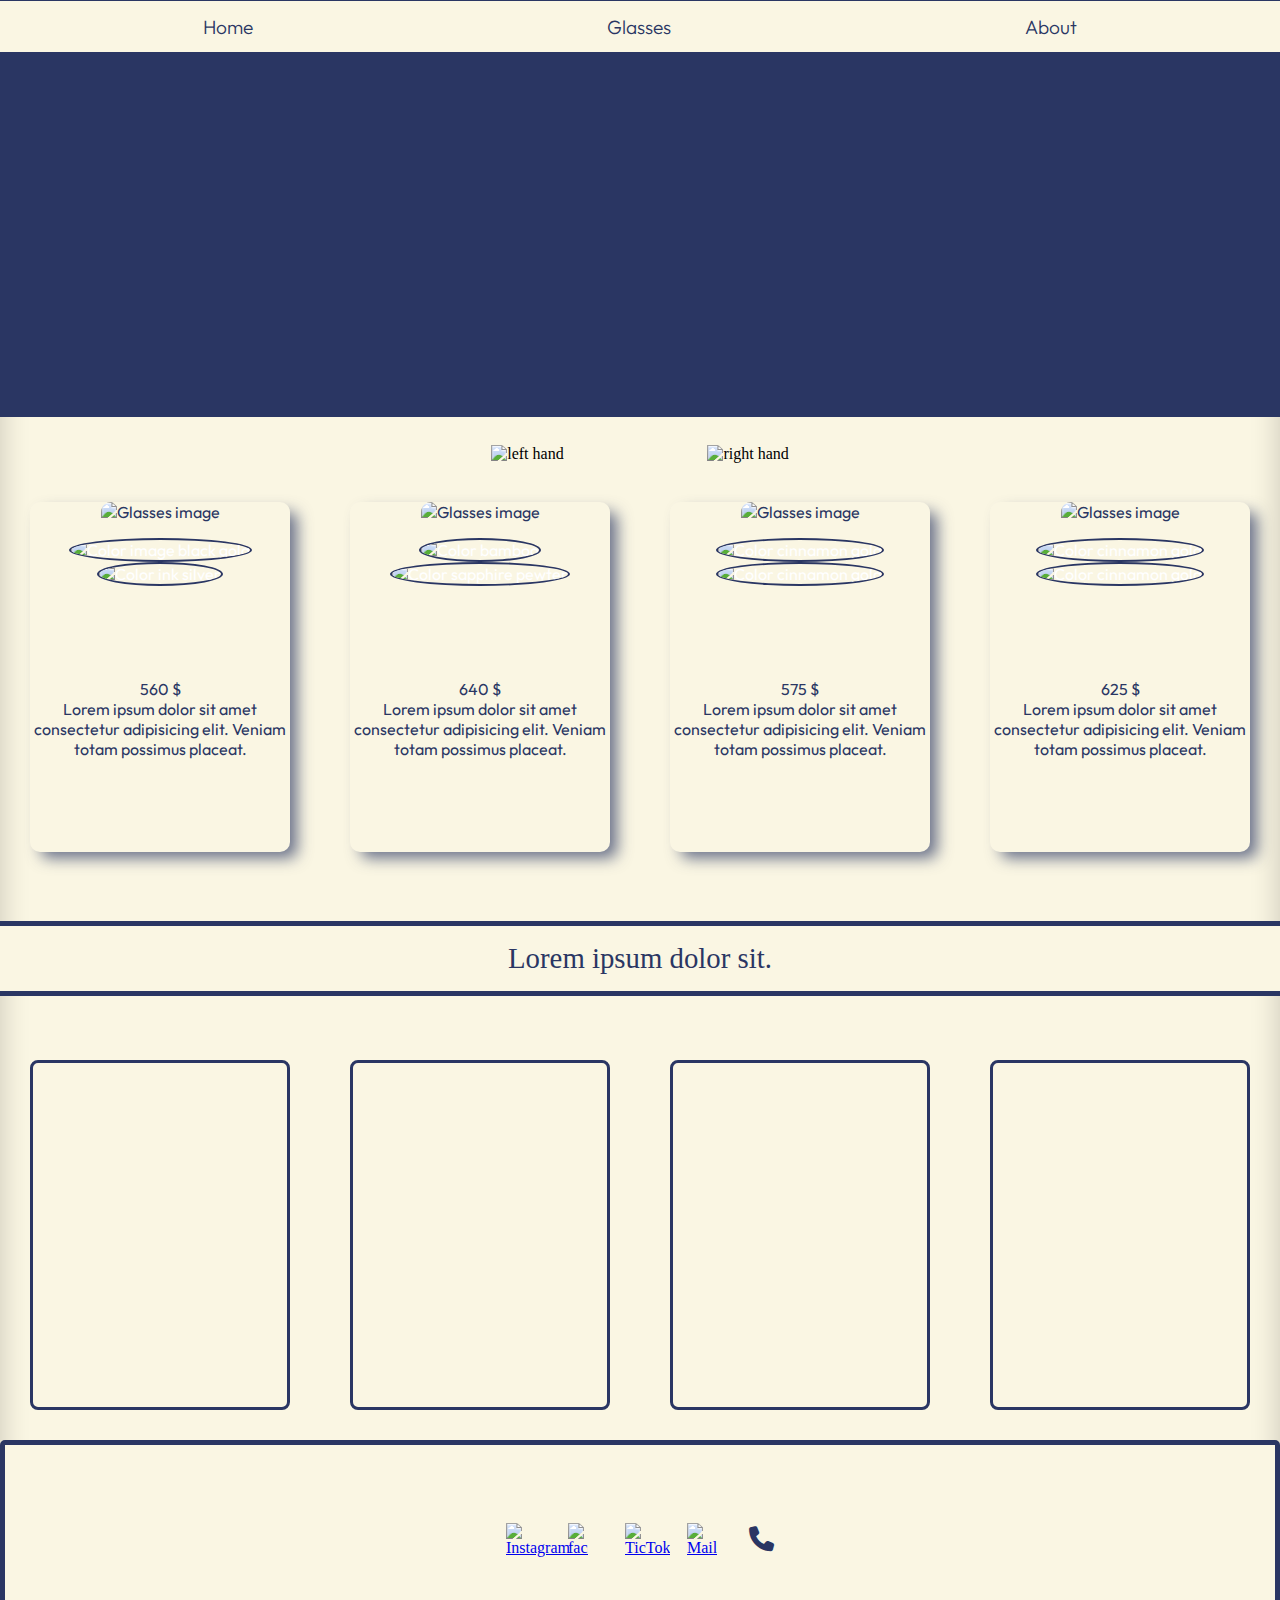
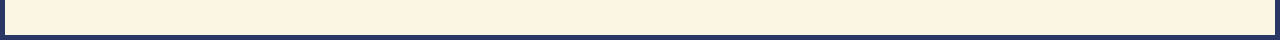
==== index.html @ 22085b43 "feat: complete fully responsive photoshoot section" ====
<!DOCTYPE html>
<html lang="en">
  <head>
    <meta charset="UTF-8" />
    <meta name="viewport" content="width=device-width, initial-scale=1.0" />
    <title>Joseph</title>
    <link
      rel="icon"
      type="image/x-icon"
      href="/assets/favicon/glasses_14091684.png"
    />
    <link
      href="https://cdnjs.cloudflare.com/ajax/libs/font-awesome/6.5.2/css/all.min.css"
      rel="stylesheet"
    />
    <link rel="stylesheet" href="./style.css" />
  </head>
  <body>
    <div class="site-container">
      <nav class="navbar-container">
        <input type="checkbox" id="menu-toggle" />
        <label for="menu-toggle" class="menu-btn">
          <img src="/assets/icons/navbar/burger-menu.svg" alt="burger menu" />
        </label>

        <div class="menu">
          <label for="menu-toggle" class="close-btn">✖</label>
          <ul class="navbar-links">
            <a href="/index.html">
              <li class="navbar-l-item nb-li-home">Home</li>
            </a>
            <a href="#bs-container">
              <li class="navbar-l-item nb-li-glasses">Glasses</li>
            </a>
            <a href="#bs-container">
              <li class="navbar-l-item nb-li-about">About</li>
            </a>
          </ul>
        </div>

        <img
          class="shopping-cart"
          src="./assets/icons/navbar/shopping-cart.svg"
          alt="shopping cart"
        />
      </nav>

      <div class="hero-container">
        <video
          autoplay
          muted
          loop
          playsinline
          class="hero-video"
          src="./assets/videos/hero-video.mp4"
          type="video/mp4"
        ></video>
        <div class="hero-content">
          <h1 class="hero-heading">Joseph</h1>
        </div>
      </div>

      <div id="bs-container" class="best-sellers-container">
        <div class="bs-title">
          <img
            class="bs-item bs-hand-icon bs-left-hand-icon"
            src="./assets/icons/general/hand-left.svg"
            alt="left hand"
          />
          <h2 class="bs-item bs-head">Best Sellers</h2>
          <img
            class="bs-item bs-hand-icon bs-right-hand-icon"
            src="./assets/icons/general/hand-right.svg"
            alt="right hand"
          />
        </div>
      </div>

      <div class="best-sellers-gallery">
        <a class="product-links" href="./templates/kash-glasses.html">
          <div class="bs-img-container">
            <input type="radio" id="bs-img-1" name="img-1" checked />
            <input type="radio" id="bs-img-2" name="img-1" />

            <div class="images">
              <label for="bs-img-1">
                <img
                  class="product-img"
                  src="/assets/glasses-pics/glasses/brands/SpectraStyle/Eyeglasses/fall/KASH/big-pic/kash-color-black-gold-pos-2.jpg"
                  alt="Glasses image"
                />
              </label>
              <label for="bs-img-2">
                <img
                  class="product-img"
                  src="/assets/glasses-pics/glasses/brands/SpectraStyle/Eyeglasses/fall/KASH/big-pic/kash-color-ink-silver-pos-2.jpg"
                  alt="Glasses image"
                />
              </label>
            </div>

            <div class="bs-buttons-container">
              <label for="bs-img-1">
                <img
                  class="bs-color-choice"
                  src="/assets/glasses-pics/colors/black-gold.jpg"
                  alt="Color image black gold"
                />
              </label>
              <label for="bs-img-2">
                <img
                  class="bs-color-choice"
                  src="/assets/glasses-pics/colors/ink-silver.jpg"
                  alt="Color ink silver"
                />
              </label>
            </div>

            <div class="product-description">
              <div>560 $</div>
              Lorem ipsum dolor sit amet consectetur adipisicing elit. Veniam
              totam possimus placeat.
            </div>
          </div>
        </a>

        <a class="product-links" href="./templates/lemtosh-glasses.html">
          <div class="bs-img-container">
            <input type="radio" id="bs-c2-img-1" name="img-2" checked />
            <input type="radio" id="bs-c2-img-2" name="img-2" />

            <div class="images">
              <label for="bs-c2-img-1">
                <img
                  class="product-img"
                  src="/assets/glasses-pics/glasses/brands/SpectraStyle/Eyeglasses/fall/LEMTOSH/big-pic/lemtosh-color-bamboo-pos-2.jpg"
                  alt="Glasses image"
                />
              </label>
              <label for="bs-c2-img-2">
                <img
                  class="product-img"
                  src="/assets/glasses-pics/glasses/brands/SpectraStyle/Eyeglasses/fall/LEMTOSH/big-pic/lemtosh-color-sapphire-pos-2.jpg"
                  alt="Glasses image"
                />
              </label>
            </div>

            <div class="bs-buttons-container">
              <label for="bs-c2-img-1">
                <img
                  class="bs-color-choice"
                  src="/assets/glasses-pics/colors/bamboo.jpg"
                  alt="Color bamboo"
                />
              </label>
              <label for="bs-c2-img-2">
                <img
                  class="bs-color-choice"
                  src="/assets/glasses-pics/colors/sapphire-pewter.jpg"
                  alt="Color sapphire pewter"
                />
              </label>
            </div>
            <div class="product-description">
              <div>640 $</div>
              Lorem ipsum dolor sit amet consectetur adipisicing elit. Veniam
              totam possimus placeat.
            </div>
          </div>
        </a>

        <a class="product-links" href="./templates/tinif-glasses.html">
          <div class="bs-img-container">
            <input type="radio" id="bs-c3-img-1" name="img-3" checked />
            <input type="radio" id="bs-c3-img-2" name="img-3" />

            <div class="images">
              <label for="bs-c3-img-1">
                <img
                  class="product-img"
                  src="/assets/glasses-pics/glasses/brands/SpectraStyle/Eyeglasses/fall/TINIF/big-pic/tinif-color-black-silver-pos-1.jpg"
                  alt="Glasses image"
                />
              </label>
              <label for="bs-c3-img-2">
                <img
                  class="product-img"
                  src="/assets/glasses-pics/glasses/brands/SpectraStyle/Eyeglasses/fall/TINIF/big-pic/tinif-color-cinnamon-gold-pos-2.jpg"
                  alt="Glasses image"
                />
              </label>
            </div>

            <div class="bs-buttons-container">
              <label for="bs-c3-img-1">
                <img
                  class="bs-color-choice"
                  src="/assets/glasses-pics/colors/black-silver.jpg"
                  alt="Color cinnamon gold"
                />
              </label>
              <label for="bs-c3-img-2">
                <img
                  class="bs-color-choice"
                  src="/assets/glasses-pics/colors/cinnamon-gold.jpg"
                  alt="Color cinnamon gold"
                />
              </label>
            </div>
            <div class="product-description">
              <div>575 $</div>
              Lorem ipsum dolor sit amet consectetur adipisicing elit. Veniam
              totam possimus placeat.
            </div>
          </div>
        </a>

        <a class="product-links" href="./templates/zolman-glasses.html">
          <div class="bs-img-container">
            <input type="radio" id="bs-c4-img-1" name="img-4" checked />
            <input type="radio" id="bs-c4-img-2" name="img-4" />

            <div class="images">
              <label for="bs-c4-img-1">
                <img
                  class="product-img"
                  src="/assets/glasses-pics/glasses/brands/SpectraStyle/Eyeglasses/fall/ZOLMAN/big-pic/zolman-color-classic-havana-pos-2.jpg"
                  alt="Glasses image"
                />
              </label>
              <label for="bs-c4-img-2">
                <img
                  class="product-img"
                  src="/assets/glasses-pics/glasses/brands/SpectraStyle/Eyeglasses/fall/ZOLMAN/big-pic/zolman-color-light-grey-pos-1.jpg"
                  alt="Glasses image"
                />
              </label>
            </div>

            <div class="bs-buttons-container">
              <label for="bs-c4-img-1">
                <img
                  class="bs-color-choice"
                  src="/assets/glasses-pics/colors/classic-havana.jpg"
                  alt="Color cinnamon gold"
                />
              </label>
              <label for="bs-c4-img-2">
                <img
                  class="bs-color-choice"
                  src="/assets/glasses-pics/colors/light-grey.jpg"
                  alt="Color cinnamon gold"
                />
              </label>
            </div>
            <div class="product-description">
              <div>625 $</div>
              Lorem ipsum dolor sit amet consectetur adipisicing elit. Veniam
              totam possimus placeat.
            </div>
          </div>
        </a>
      </div>

      <div class="photoshoot-title-container">
        <p class="photoshoot-p">Lorem ipsum dolor sit.</p>
      </div>
      <div class="photoshoot-gallary">
        <img class="ps-img" src="./assets/photoshoot/girl-1.jpg" alt="" />
        <img class="ps-img" src="/assets/photoshoot/man-1.jpg" alt="" />
        <img class="ps-img" src="/assets/photoshoot/girl-2.jpg" alt="" />
        <img class="ps-img" src="/assets/photoshoot//man-2.jpg" alt="" />
      </div>

      <footer class="footer-container">
        <div class="contact-us-container">
          <div class="cu-icons instgram-icon">
            <a href="https://www.instagram.com">
              <img
                src="/assets/icons/social/social-instagram.svg"
                alt="Instagram"
            /></a>
          </div>
          <div class="cu-icons facebook-icon">
            <a href="https://www.facebook.com">
              <img
                src="/assets/icons/social/social-facebook.svg"
                alt="facebook"
            /></a>
          </div>
          <div class="cu-icons tictok-iocn">
            <a href="https://www.tiktok.com">
              <img src="/assets/icons/social/social-tiktok.svg" alt="TicTok" />
            </a>
          </div>
          <div class="cu-icons mail-icon">
            <a href="mailto:example@example.com"
              ><img src="/assets/icons/contact/icon-email.svg" alt="Mail"
            /></a>
          </div>
          <div class="cu-icons phon-icon">
            <a href="tel:+1234567890"
              ><i class="fa-solid fa-phone" style="color: #2a3663"></i
            ></a>
          </div>
        </div>
      </footer>
    </div>
  </body>
</html>
---- style.css ----
@import url("https://fonts.googleapis.com/css2?family=Geist+Mono:wght@100..900&family=Outfit:wght@100..900&family=Young+Serif&display=swap");
@import url("/styles/root.css");
@import url("/styles/hero.css");
@import url("/styles/navbar.css");
@import url("/styles/best-sellers.css");
@import url("/styles/product-card.css");
@import url("/styles/footer.css");
@import url("./styles/glasses-card.css");
@import url("/styles/photoshoot.css");

* {
  margin: 0;
  padding: 0;
  box-sizing: border-box;
}

body {
  background-color: var(--light-cream);
  /* object-fit: contain; */
}

.site-container {
  min-height: 100vh;
  display: flex;
  flex-direction: column;
  overflow: hidden;
  background: url("./assets/background/line-pattern-3.jpg");
  box-shadow: inset 0 0 30px rgba(0, 0, 0, 0.2);
  background-position: 530px 2875px; 
  background-size: initial;     
  /* background-repeat: no-repeat; */
}
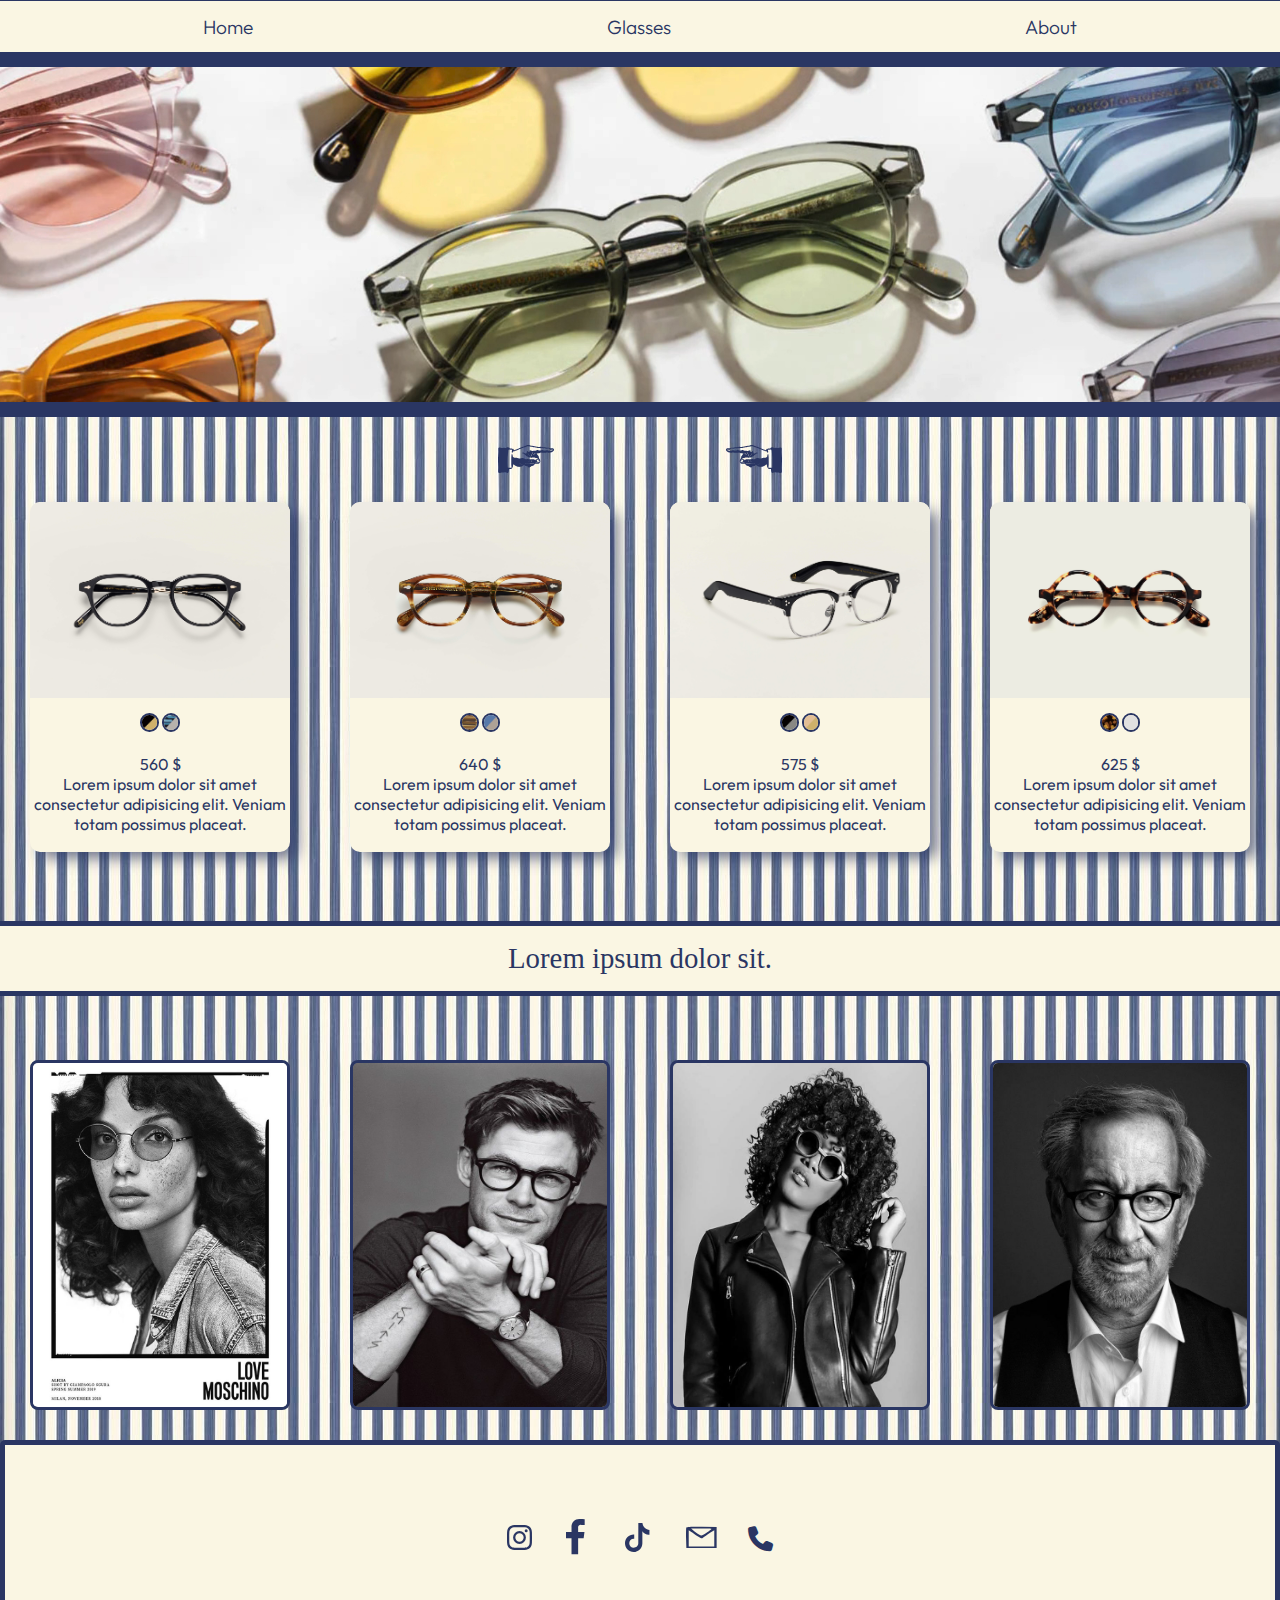
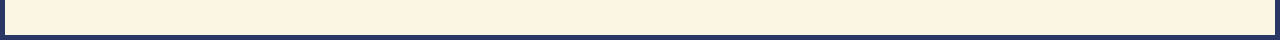
==== commit e8bac181: "feat(Thumbnail): added tile & description" ====
--- a/index.html
+++ b/index.html
@@ -4,6 +4,13 @@
     <meta charset="UTF-8" />
     <meta name="viewport" content="width=device-width, initial-scale=1.0" />
     <title>Joseph</title>
+
+    <meta property="og:title" content="Joseph Glasses" />
+    <meta
+      property="og:description"
+      content="Discover the finest collection of stylish, high-quality glasses tailored for every look. Shop now and see the difference with Joseph Glasses."
+    />
+
     <link
       rel="icon"
       type="image/x-icon"
@@ -32,7 +39,7 @@
             <a href="#bs-container">
               <li class="navbar-l-item nb-li-glasses">Glasses</li>
             </a>
-            <a href="#bs-container">
+            <a href="./templates/about.html">
               <li class="navbar-l-item nb-li-about">About</li>
             </a>
           </ul>
--- a/style.css
+++ b/style.css
@@ -1,12 +1,13 @@
 @import url("https://fonts.googleapis.com/css2?family=Geist+Mono:wght@100..900&family=Outfit:wght@100..900&family=Young+Serif&display=swap");
-@import url("/styles/root.css");
-@import url("/styles/hero.css");
-@import url("/styles/navbar.css");
-@import url("/styles/best-sellers.css");
-@import url("/styles/product-card.css");
-@import url("/styles/footer.css");
+@import url("./styles/root.css");
+@import url("./styles/hero.css");
+@import url("./styles/navbar.css");
+@import url("./styles/best-sellers.css");
+@import url("./styles/product-card.css");
+@import url("./styles/footer.css");
 @import url("./styles/glasses-card.css");
-@import url("/styles/photoshoot.css");
+@import url("./styles/photoshoot.css");
+@import url("./styles/about.css");
 
 * {
   margin: 0;
@@ -16,7 +17,6 @@
 
 body {
   background-color: var(--light-cream);
-  /* object-fit: contain; */
 }
 
 .site-container {
@@ -27,6 +27,5 @@
   background: url("./assets/background/line-pattern-3.jpg");
   box-shadow: inset 0 0 30px rgba(0, 0, 0, 0.2);
   background-position: 530px 2875px; 
-  background-size: initial;     
-  /* background-repeat: no-repeat; */
+  background-size: initial;
 }
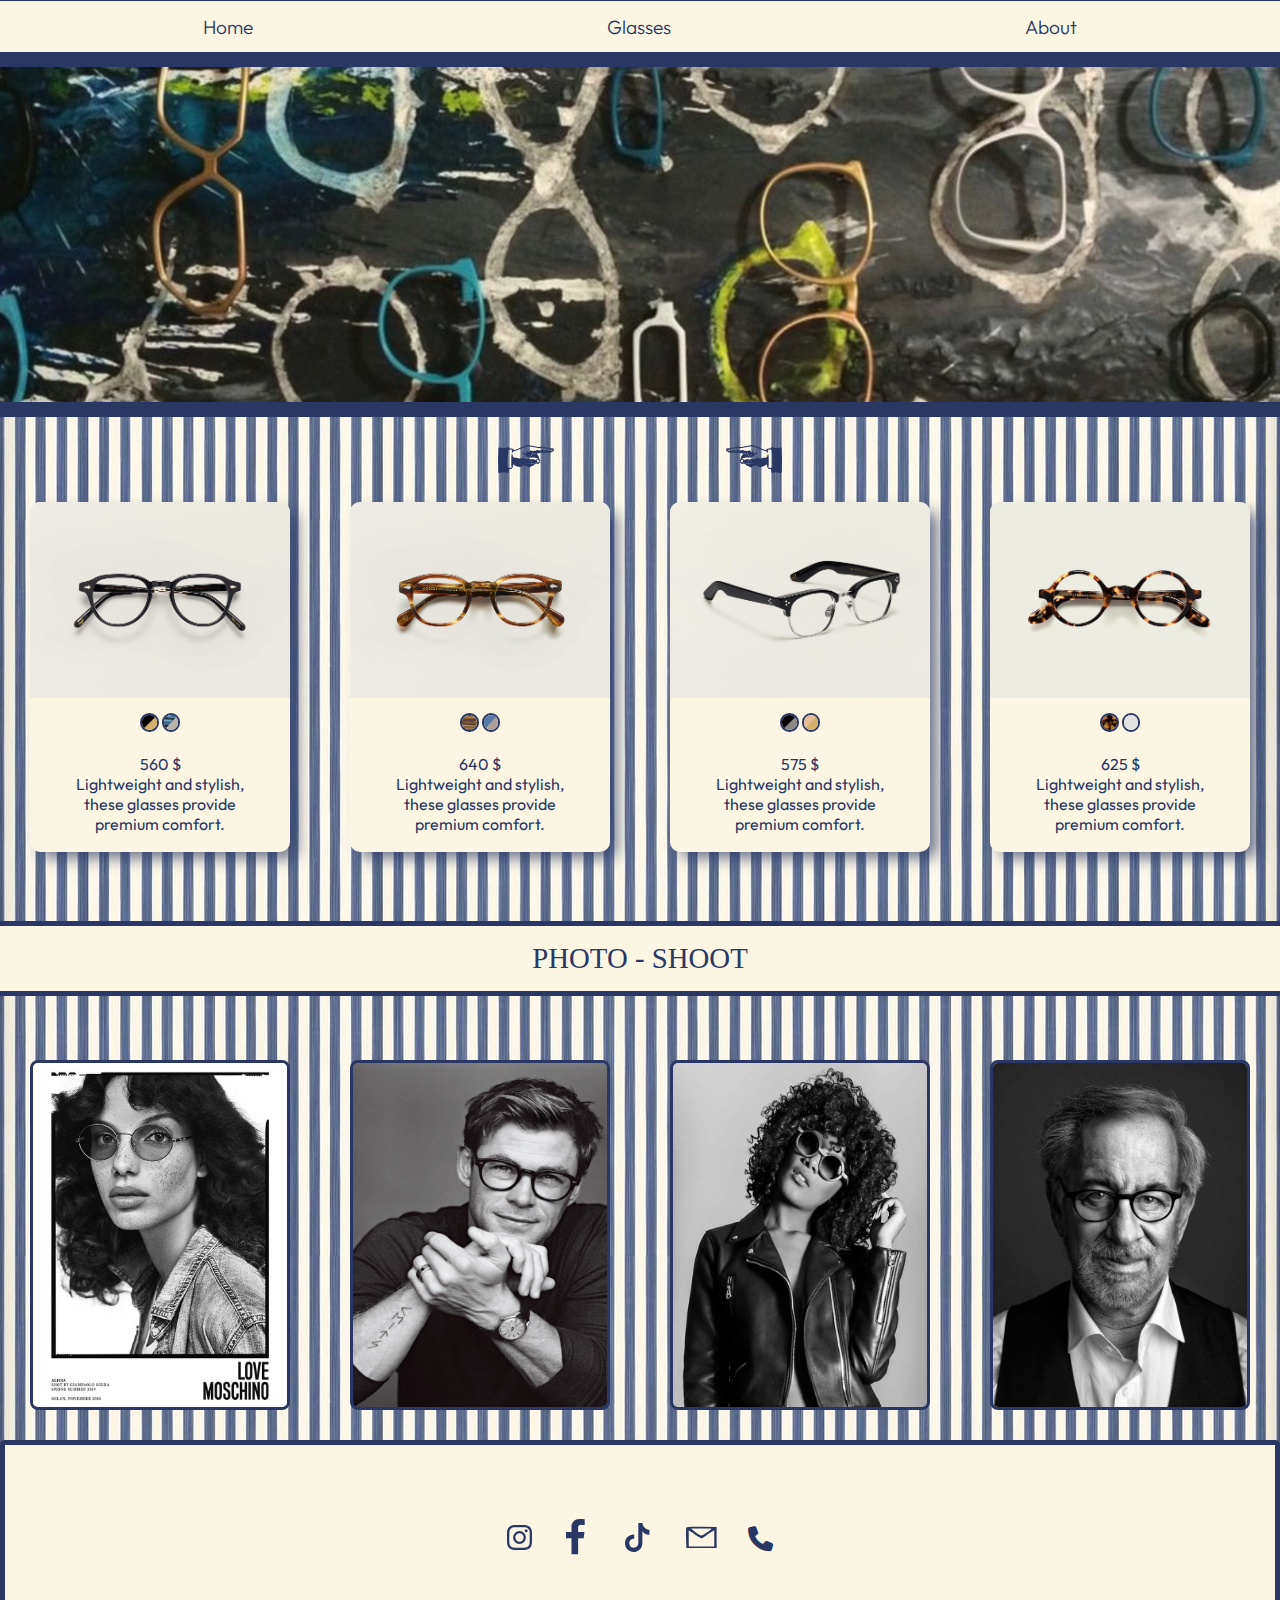
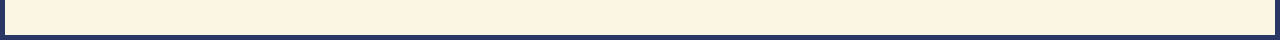
==== commit 35e3253e: "fix: deed real text instead of lorem placeholders" ====
--- a/index.html
+++ b/index.html
@@ -125,8 +125,7 @@
 
             <div class="product-description">
               <div>560 $</div>
-              Lorem ipsum dolor sit amet consectetur adipisicing elit. Veniam
-              totam possimus placeat.
+              Lightweight and stylish, these glasses provide premium comfort.
             </div>
           </div>
         </a>
@@ -171,8 +170,7 @@
             </div>
             <div class="product-description">
               <div>640 $</div>
-              Lorem ipsum dolor sit amet consectetur adipisicing elit. Veniam
-              totam possimus placeat.
+              Lightweight and stylish, these glasses provide premium comfort.
             </div>
           </div>
         </a>
@@ -217,8 +215,7 @@
             </div>
             <div class="product-description">
               <div>575 $</div>
-              Lorem ipsum dolor sit amet consectetur adipisicing elit. Veniam
-              totam possimus placeat.
+              Lightweight and stylish, these glasses provide premium comfort.
             </div>
           </div>
         </a>
@@ -263,15 +260,14 @@
             </div>
             <div class="product-description">
               <div>625 $</div>
-              Lorem ipsum dolor sit amet consectetur adipisicing elit. Veniam
-              totam possimus placeat.
+              Lightweight and stylish, these glasses provide premium comfort.
             </div>
           </div>
         </a>
       </div>
 
       <div class="photoshoot-title-container">
-        <p class="photoshoot-p">Lorem ipsum dolor sit.</p>
+        <p class="photoshoot-p">PHOTO - SHOOT</p>
       </div>
       <div class="photoshoot-gallary">
         <img class="ps-img" src="./assets/photoshoot/girl-1.jpg" alt="" />
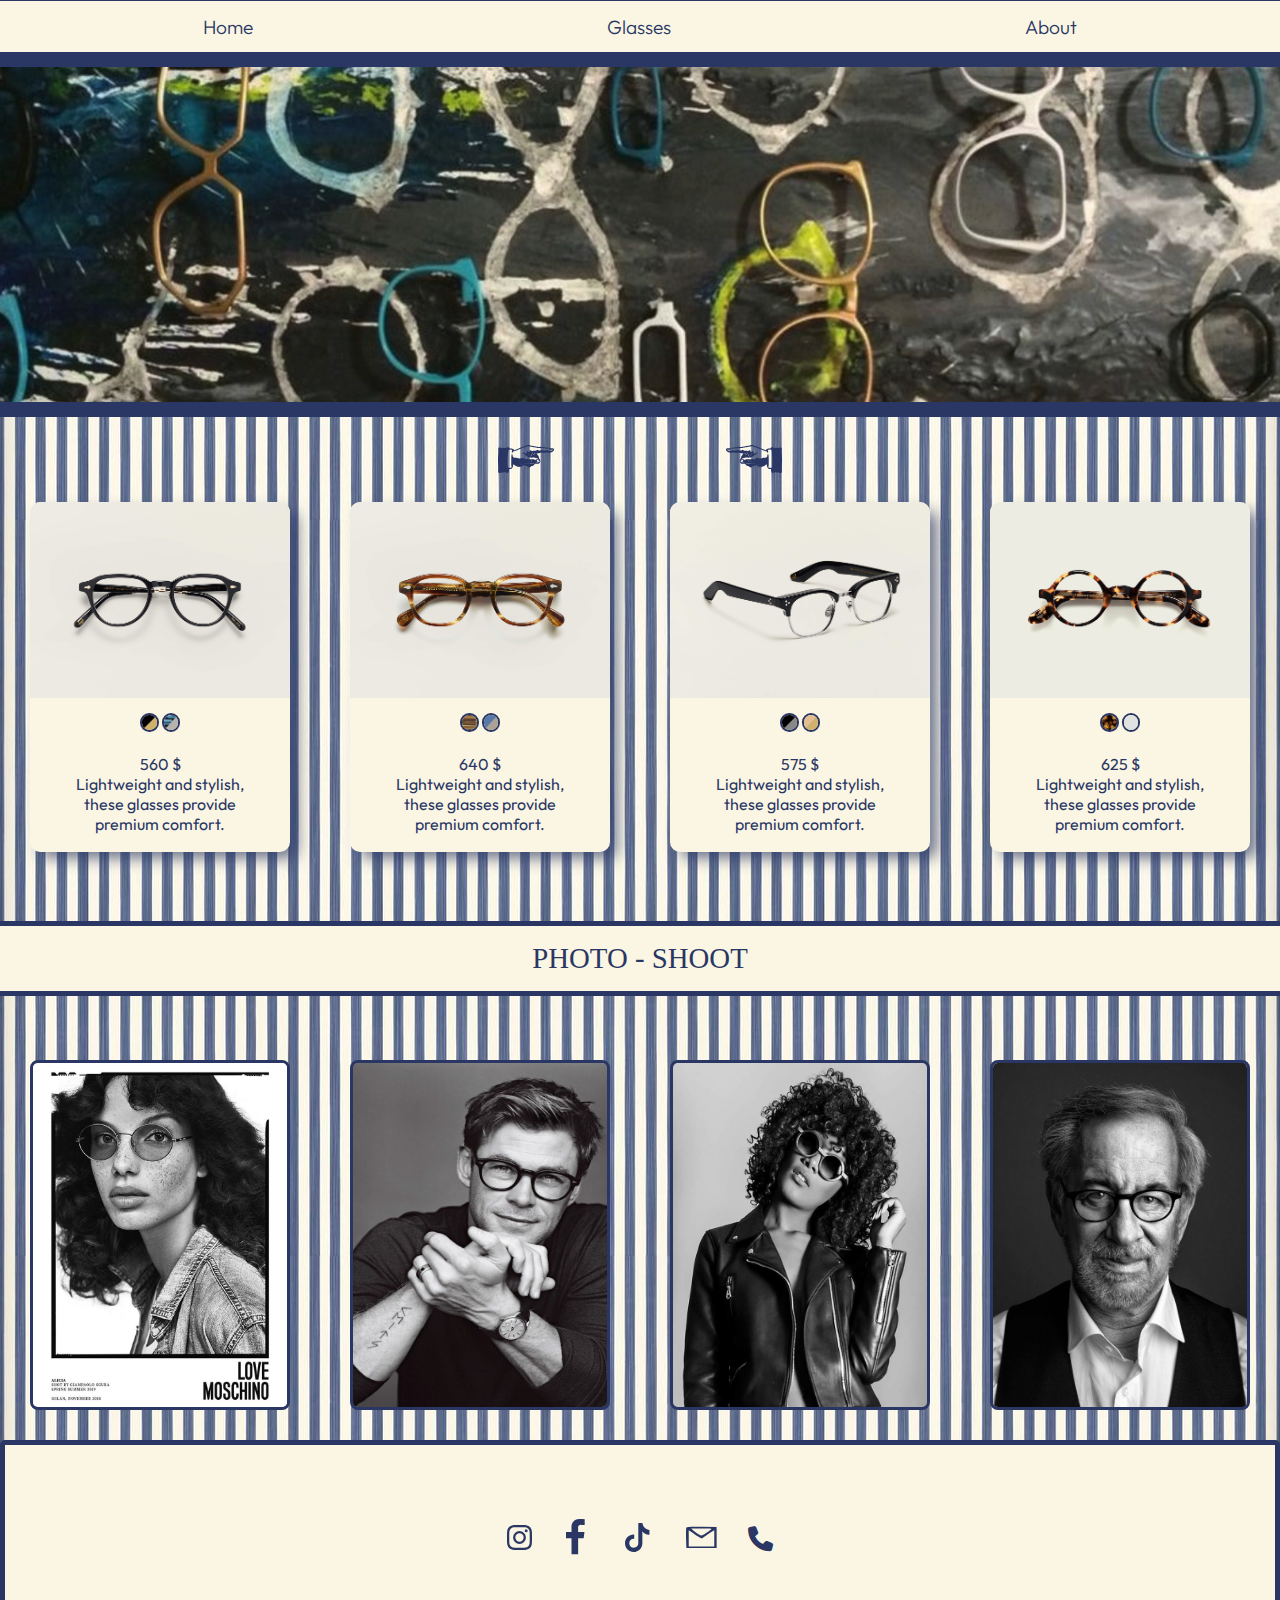
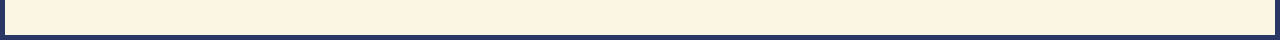
==== commit d036acaf: "added new link to thumbnail img" ====
--- a/index.html
+++ b/index.html
@@ -10,11 +10,12 @@
       property="og:description"
       content="Discover the finest collection of stylish, high-quality glasses tailored for every look. Shop now and see the difference with Joseph Glasses."
     />
+    <meta property="og:image" content="https://drive.google.com/uc?export=view&id=1_9DgPl1aT00eMBppzLfBTWbY4JeKadfo" />
 
     <link
       rel="icon"
       type="image/x-icon"
-      href="/assets/favicon/glasses_14091684.png"
+      href="/assets/favicon/favicon.png"
     />
     <link
       href="https://cdnjs.cloudflare.com/ajax/libs/font-awesome/6.5.2/css/all.min.css"
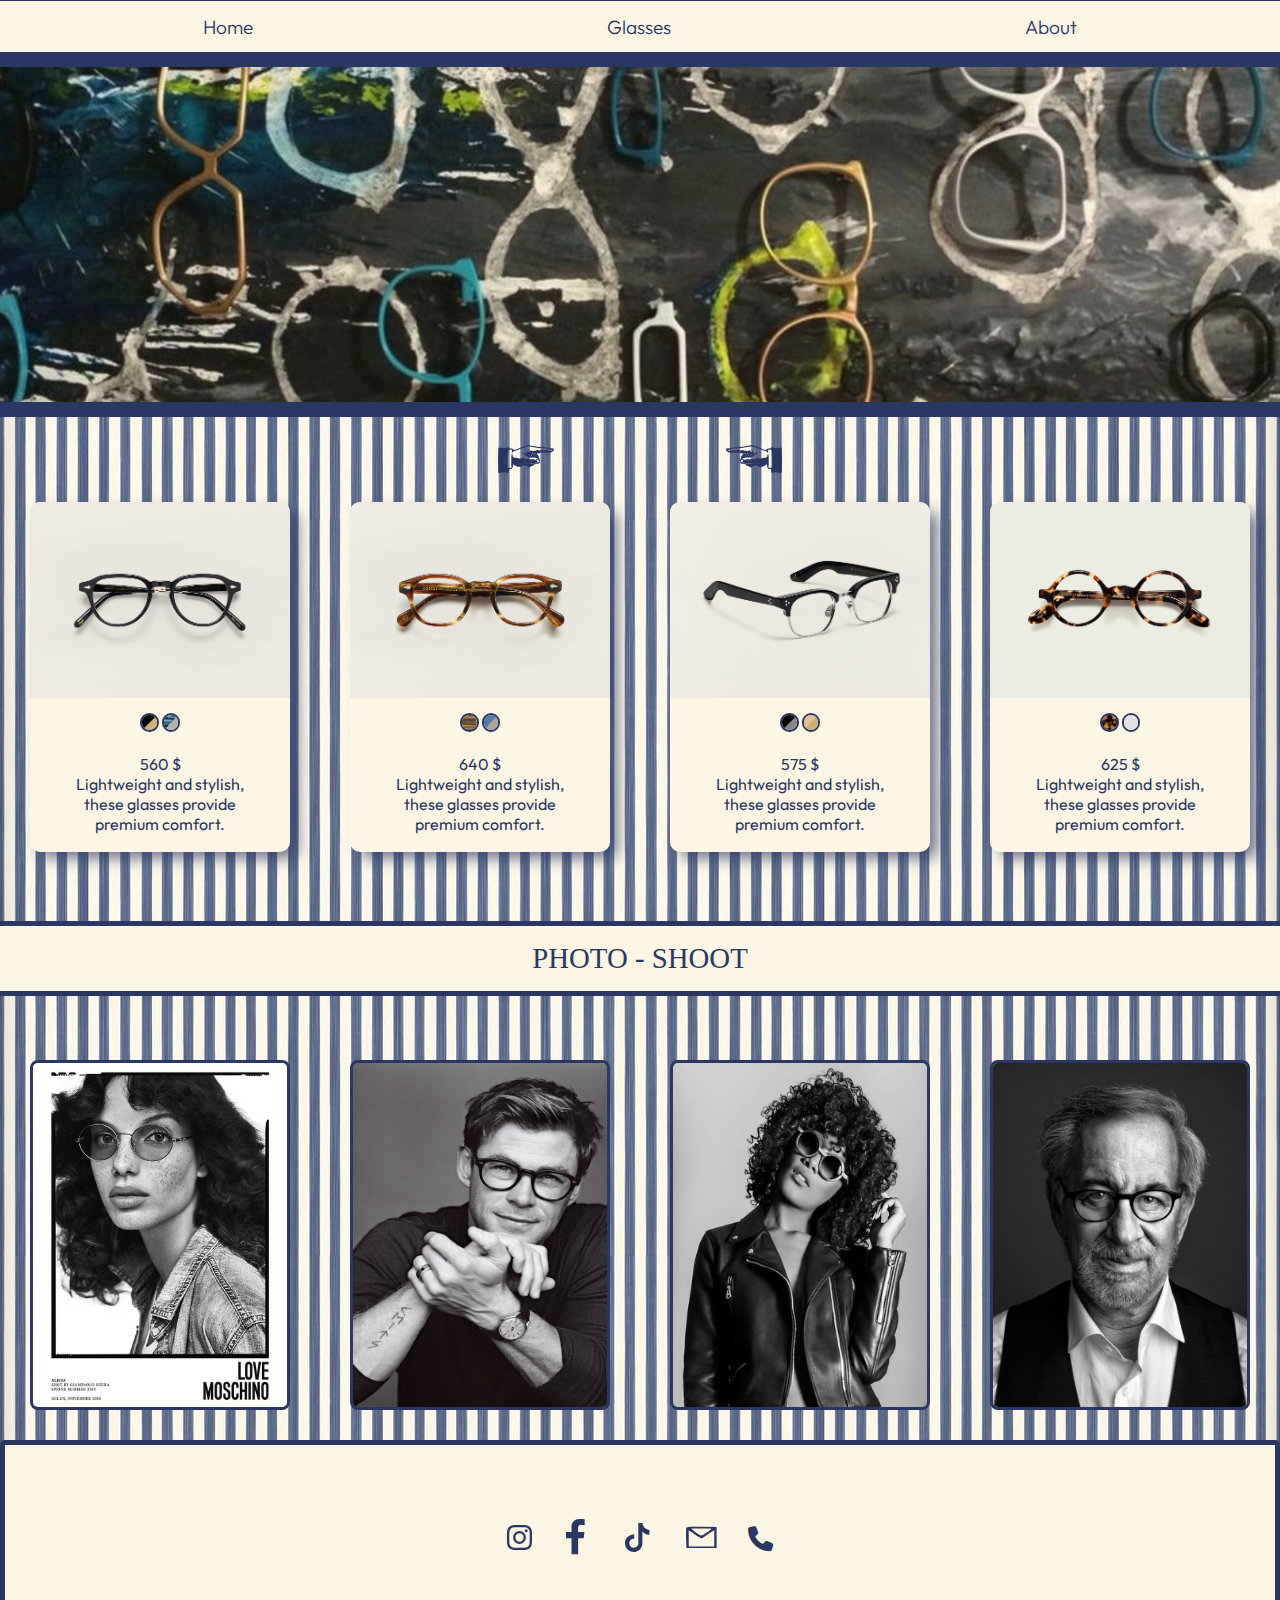
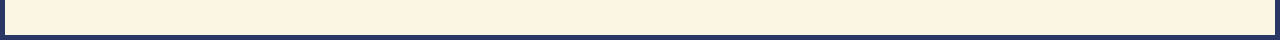
==== commit 8e46c2f1: "new link" ====
--- a/index.html
+++ b/index.html
@@ -10,7 +10,7 @@
       property="og:description"
       content="Discover the finest collection of stylish, high-quality glasses tailored for every look. Shop now and see the difference with Joseph Glasses."
     />
-    <meta property="og:image" content="https://drive.google.com/uc?export=view&id=1_9DgPl1aT00eMBppzLfBTWbY4JeKadfo" />
+    <meta property="og:image" content="https://i.ibb.co/L0Q1CTF/thumbnail.png" />
 
     <link
       rel="icon"
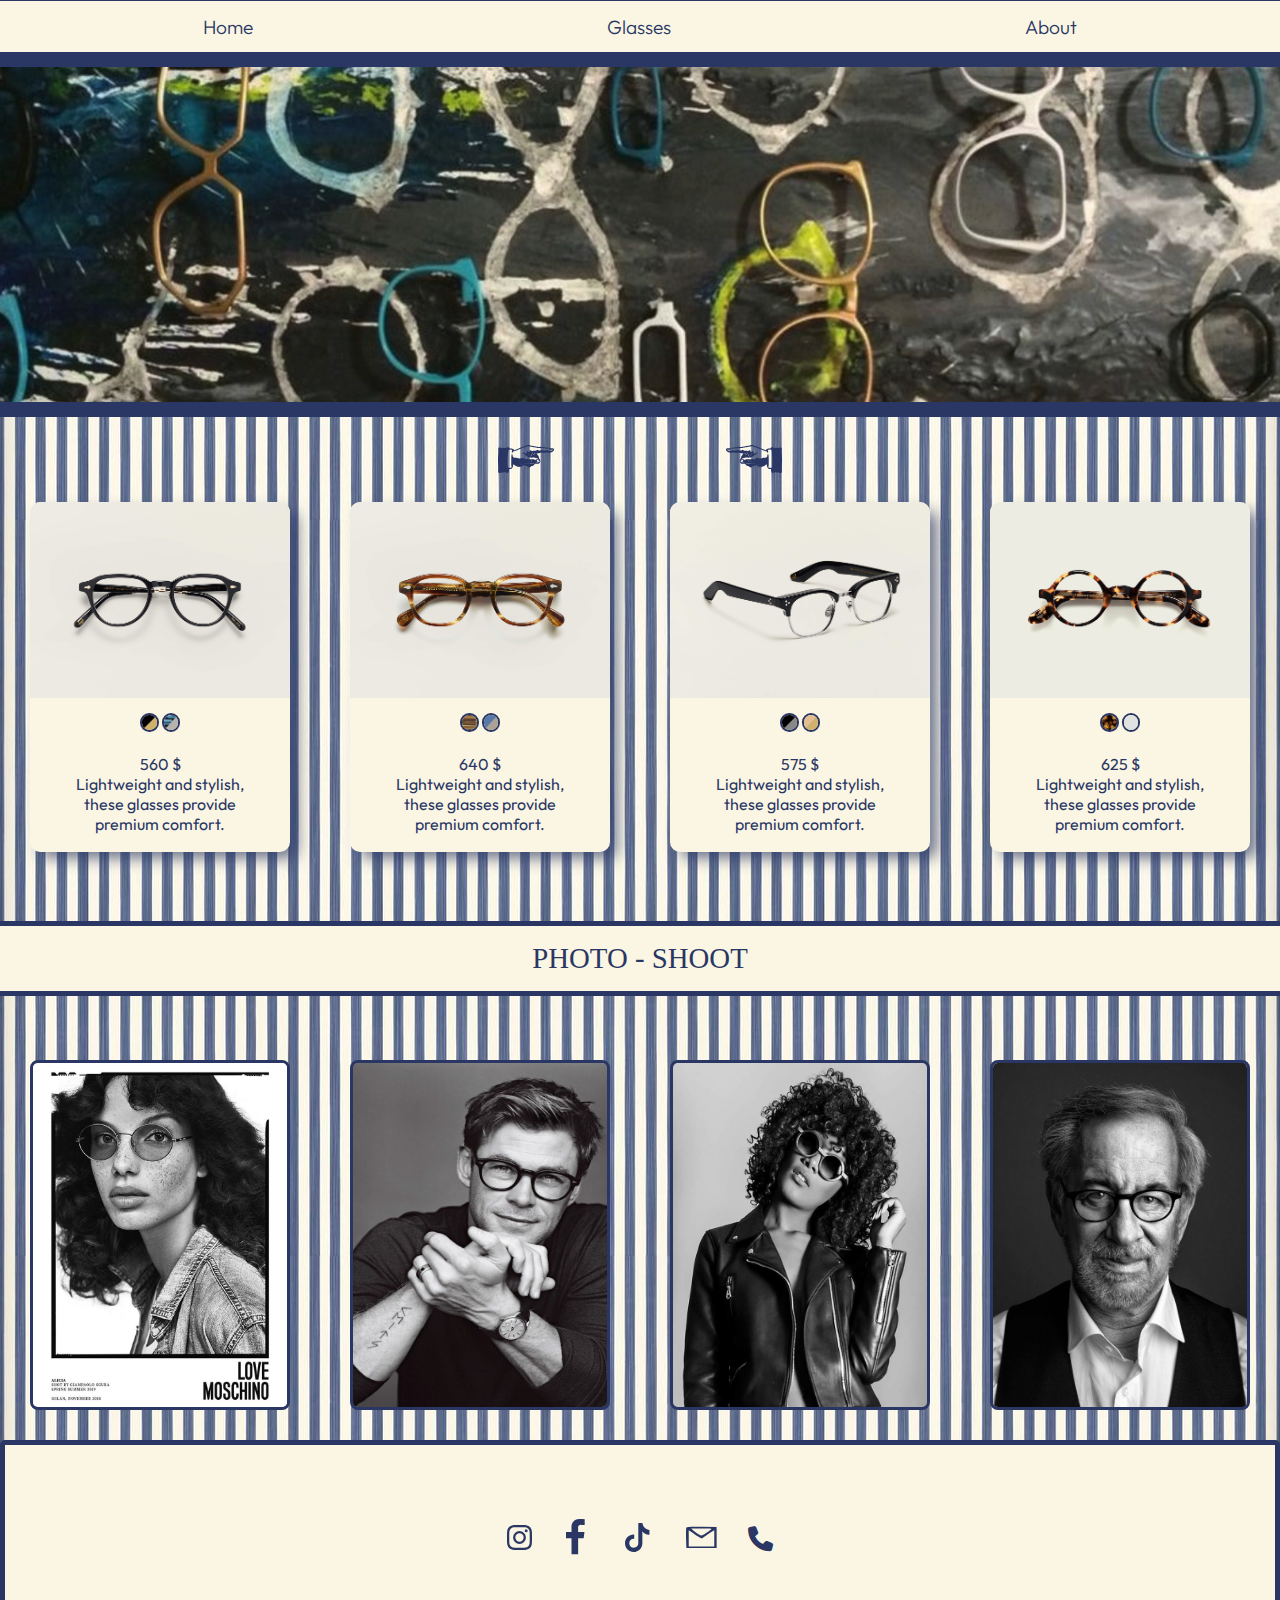
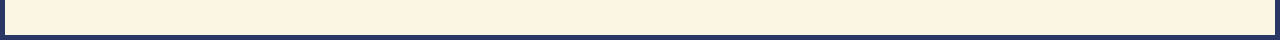
==== commit 0046108a: "feat: if screen is to small the site will be replaced with an animation" ====
--- a/index.html
+++ b/index.html
@@ -10,13 +10,12 @@
       property="og:description"
       content="Discover the finest collection of stylish, high-quality glasses tailored for every look. Shop now and see the difference with Joseph Glasses."
     />
-    <meta property="og:image" content="https://i.ibb.co/L0Q1CTF/thumbnail.png" />
-
-    <link
-      rel="icon"
-      type="image/x-icon"
-      href="/assets/favicon/favicon.png"
+    <meta
+      property="og:image"
+      content="https://i.ibb.co/L0Q1CTF/thumbnail.png"
     />
+
+    <link rel="icon" type="image/x-icon" href="/assets/favicon/favicon.png" />
     <link
       href="https://cdnjs.cloudflare.com/ajax/libs/font-awesome/6.5.2/css/all.min.css"
       rel="stylesheet"
@@ -25,6 +24,10 @@
   </head>
   <body>
     <div class="site-container">
+      <div class="spinner-container">
+        <img src="./assets/favicon/favicon.png" alt="Spinner" />
+      </div>
+
       <nav class="navbar-container">
         <input type="checkbox" id="menu-toggle" />
         <label for="menu-toggle" class="menu-btn">
--- a/style.css
+++ b/style.css
@@ -8,6 +8,7 @@
 @import url("./styles/glasses-card.css");
 @import url("./styles/photoshoot.css");
 @import url("./styles/about.css");
+@import url("./styles/screen-to-small.css");
 
 * {
   margin: 0;
@@ -15,17 +16,23 @@
   box-sizing: border-box;
 }
 
-body {
-  background-color: var(--light-cream);
+@media (min-width: 320px) {
+  body {
+    background-color: var(--light-cream);
+  }
+
+  .site-container {
+    min-height: 100vh;
+    display: flex;
+    flex-direction: column;
+    overflow: hidden;
+    background: url("./assets/background/line-pattern-3.jpg");
+    box-shadow: inset 0 0 30px rgba(0, 0, 0, 0.2);
+    background-position: 530px 2875px;
+    background-size: initial;
+  }
+
+  .spinner-container{
+    display: none;
+  }
 }
-
-.site-container {
-  min-height: 100vh;
-  display: flex;
-  flex-direction: column;
-  overflow: hidden;
-  background: url("./assets/background/line-pattern-3.jpg");
-  box-shadow: inset 0 0 30px rgba(0, 0, 0, 0.2);
-  background-position: 530px 2875px; 
-  background-size: initial;
-}
